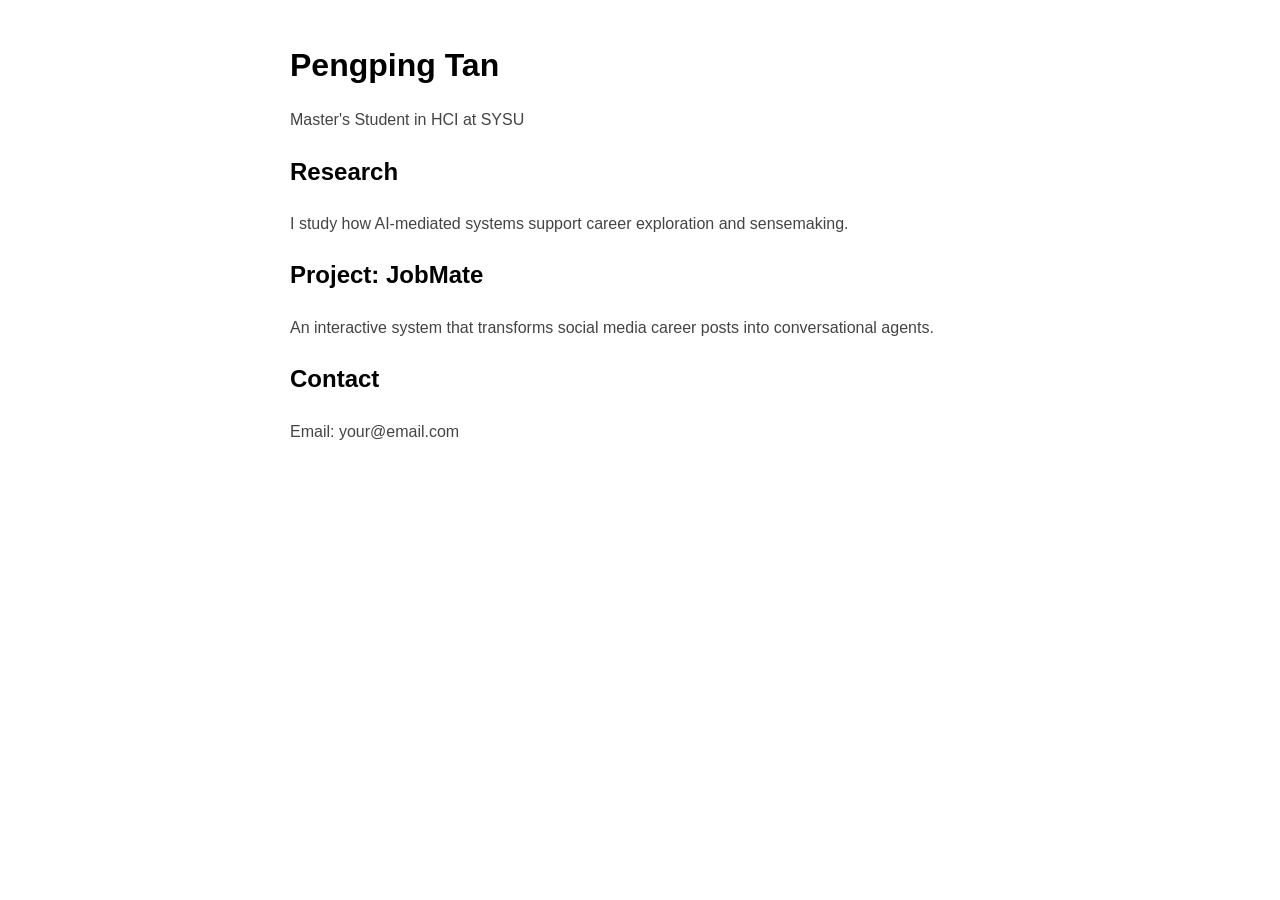
==== index.html @ 9904b7b4 "Add initial HTML structure for personal webpage" ====
<!DOCTYPE html>
<html>
<head>
    <title>Pengping Tan</title>
    <style>
        body {
            font-family: Arial, sans-serif;
            max-width: 700px;
            margin: 40px auto;
            line-height: 1.6;
            padding: 0 20px;
        }
        h1 {
            margin-bottom: 5px;
        }
        p {
            color: #444;
        }
    </style>
</head>

<body>

    <h1>Pengping Tan</h1>
    <p>Master's Student in HCI at SYSU</p>

    <h2>Research</h2>
    <p>
        I study how AI-mediated systems support career exploration and sensemaking.
    </p>

    <h2>Project: JobMate</h2>
    <p>
        An interactive system that transforms social media career posts into conversational agents.
    </p>

    <h2>Contact</h2>
    <p>Email: your@email.com</p>

</body>
</html>
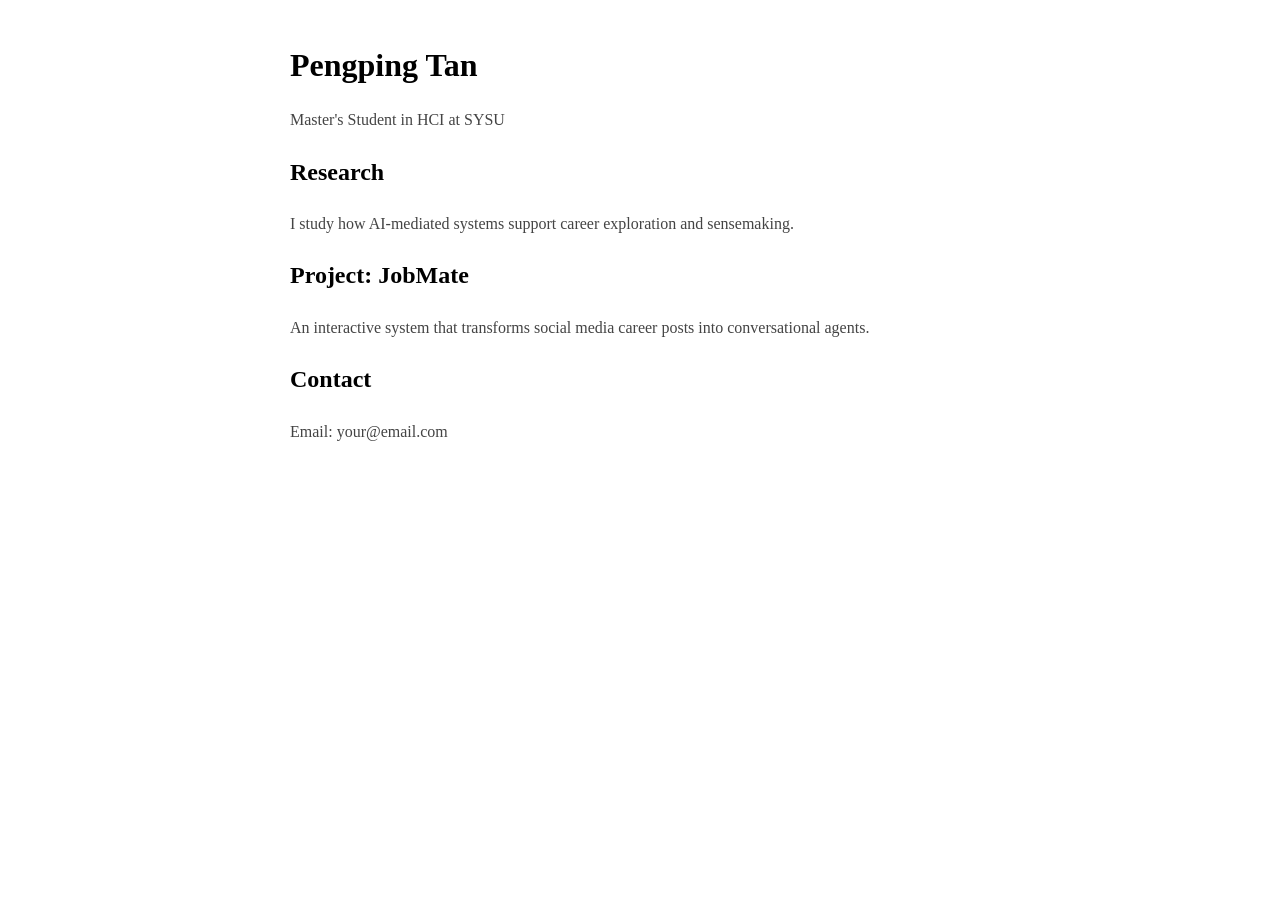
==== commit 25663b27: "Add Chinese language link to index.html" ====
--- a/index.html
+++ b/index.html
@@ -4,6 +4,9 @@
     <title>Pengping Tan</title>
     <style>
         body {
+            <div style="float:right;">
+    <a href="zh.html">中文</a>
+</div>
             font-family: Arial, sans-serif;
             max-width: 700px;
             margin: 40px auto;
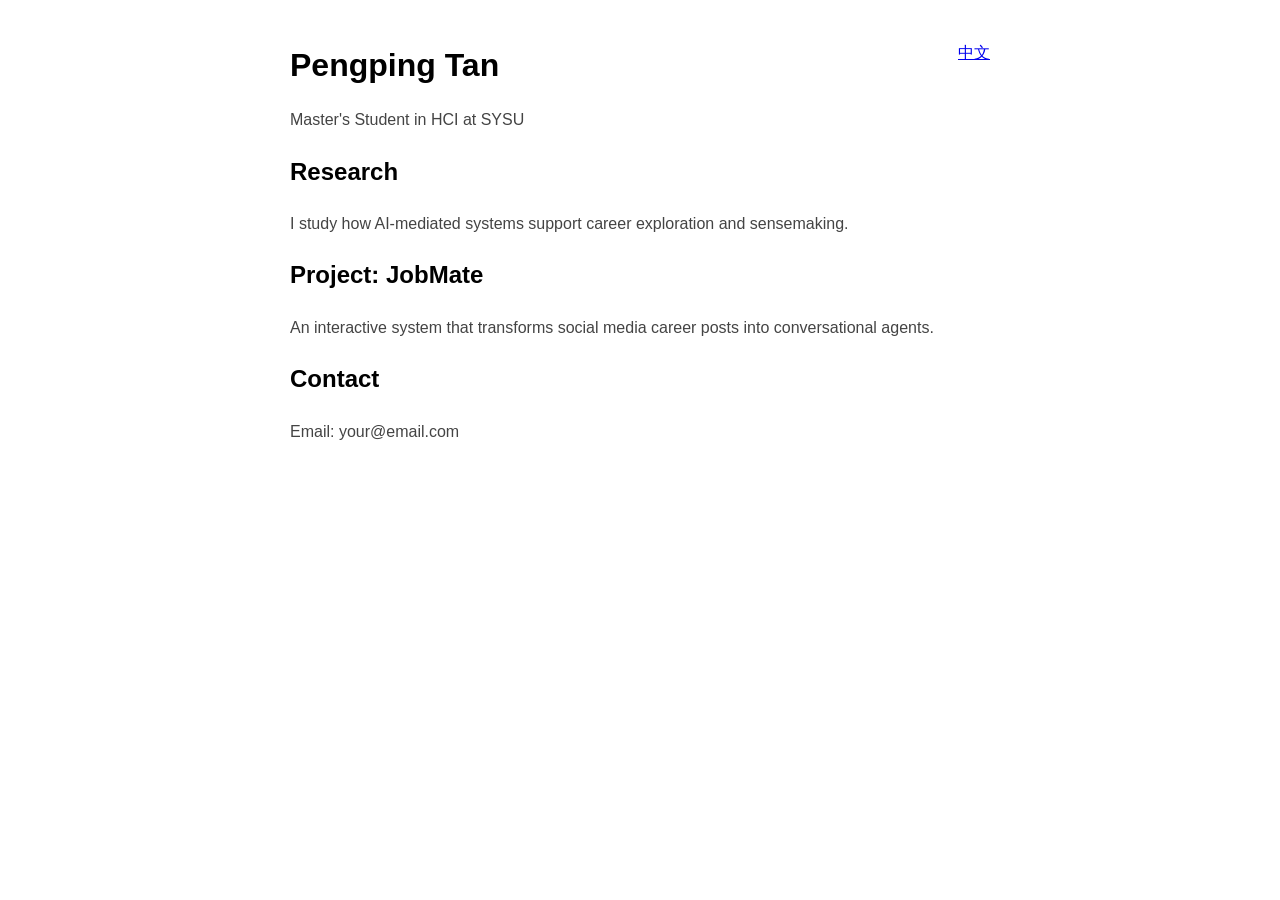
==== commit 626f1153: "Update index.html" ====
--- a/index.html
+++ b/index.html
@@ -4,9 +4,7 @@
     <title>Pengping Tan</title>
     <style>
         body {
-            <div style="float:right;">
-    <a href="zh.html">中文</a>
-</div>
+            
             font-family: Arial, sans-serif;
             max-width: 700px;
             margin: 40px auto;
@@ -21,7 +19,9 @@
         }
     </style>
 </head>
-
+<div style="float:right;">
+    <a href="zh.html">中文</a>
+</div>
 <body>
 
     <h1>Pengping Tan</h1>
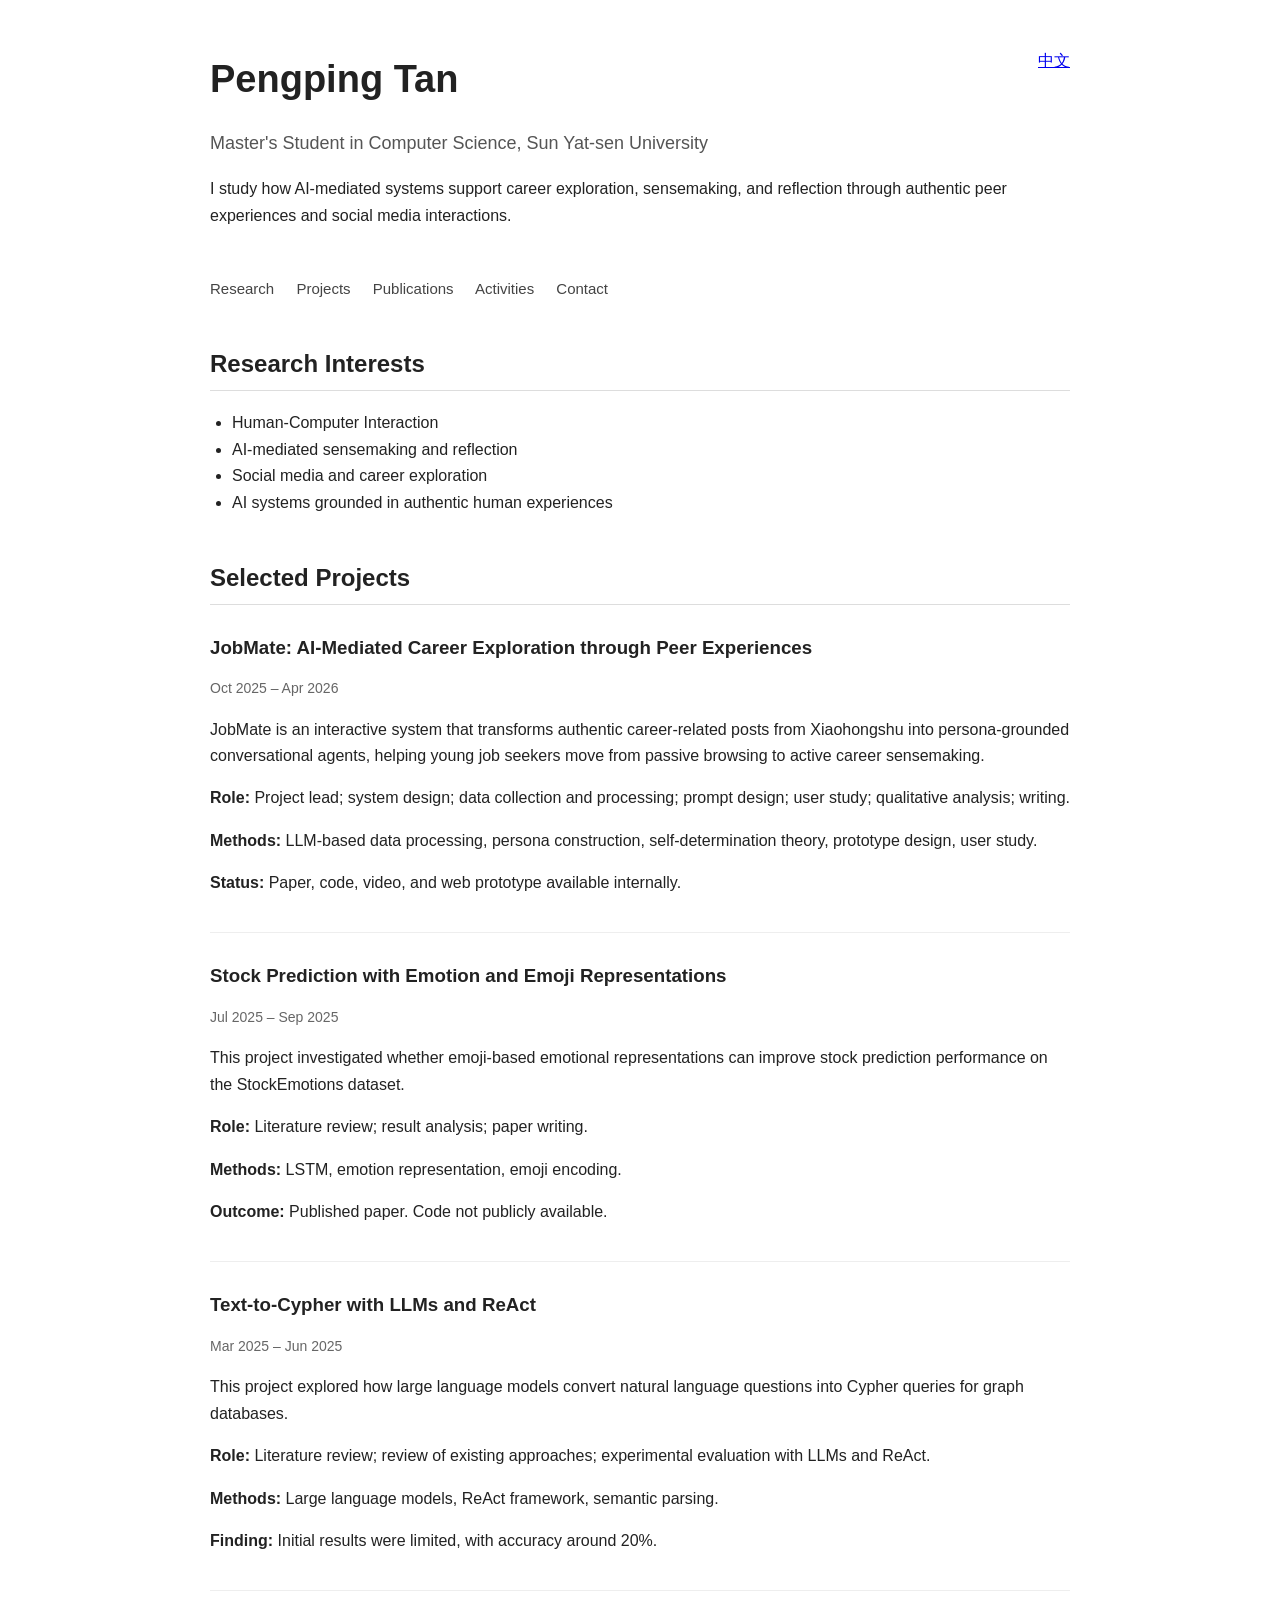
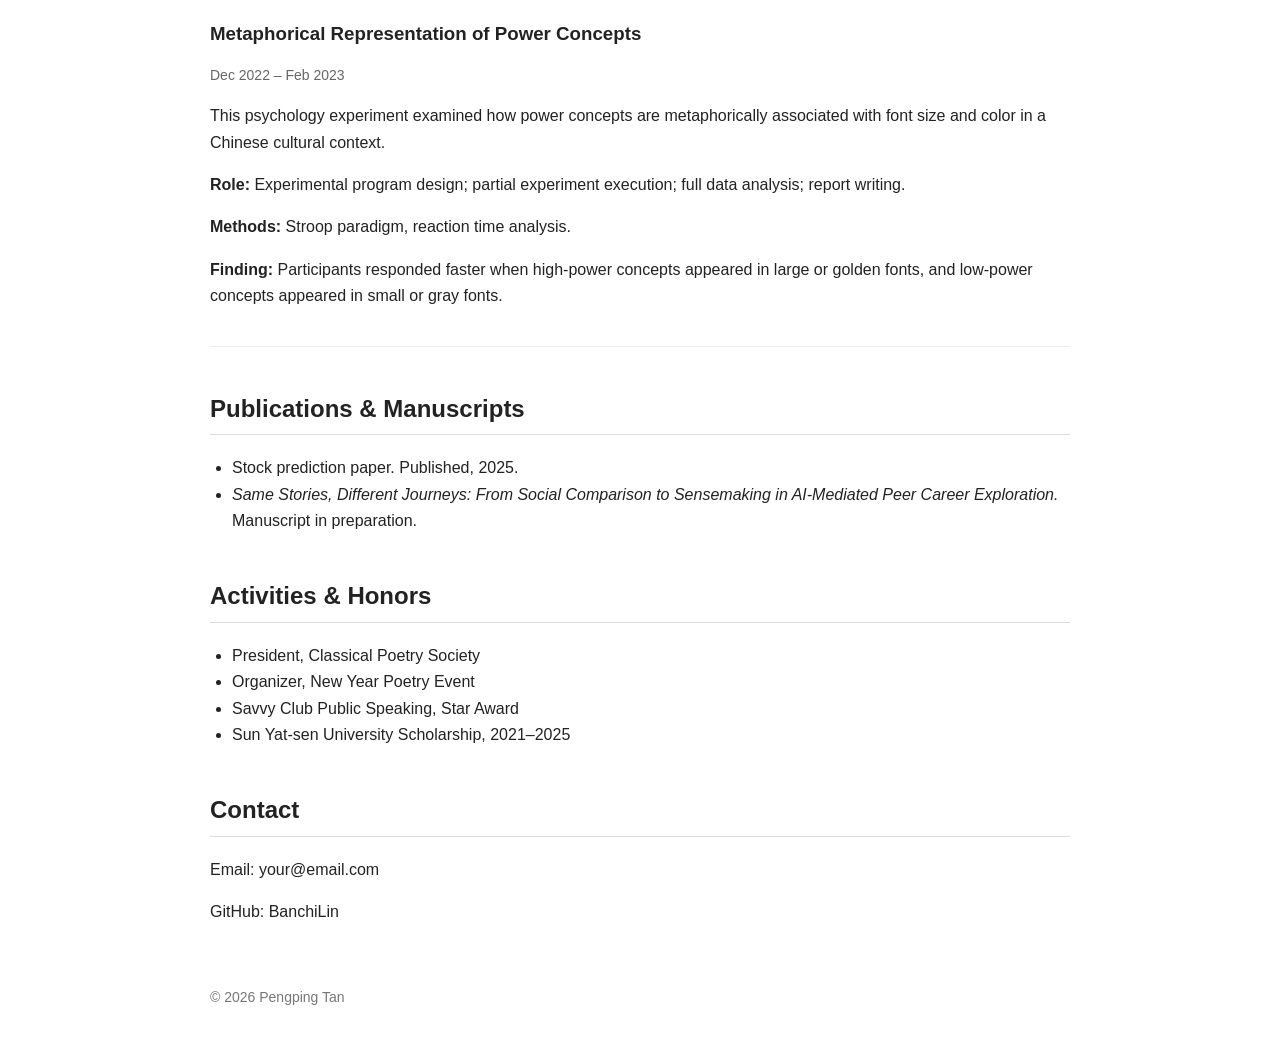
==== commit 4aa24d6d: "Update index.html" ====
--- a/index.html
+++ b/index.html
@@ -1,44 +1,160 @@
 <!DOCTYPE html>
-<html>
+<html lang="en">
 <head>
+    <meta charset="UTF-8">
     <title>Pengping Tan</title>
-    <style>
-        body {
-            
-            font-family: Arial, sans-serif;
-            max-width: 700px;
-            margin: 40px auto;
-            line-height: 1.6;
-            padding: 0 20px;
-        }
-        h1 {
-            margin-bottom: 5px;
-        }
-        p {
-            color: #444;
-        }
-    </style>
+    <link rel="stylesheet" href="style.css">
 </head>
-<div style="float:right;">
+
+<body>
+
+<div class="lang-switch">
     <a href="zh.html">中文</a>
 </div>
-<body>
 
+<header>
     <h1>Pengping Tan</h1>
-    <p>Master's Student in HCI at SYSU</p>
+    <p class="subtitle">
+        Master's Student in Computer Science, Sun Yat-sen University
+    </p>
+    <p>
+        I study how AI-mediated systems support career exploration, sensemaking,
+        and reflection through authentic peer experiences and social media interactions.
+    </p>
+</header>
 
-    <h2>Research</h2>
-    <p>
-        I study how AI-mediated systems support career exploration and sensemaking.
-    </p>
+<nav>
+    <a href="#research">Research</a>
+    <a href="#projects">Projects</a>
+    <a href="#publications">Publications</a>
+    <a href="#activities">Activities</a>
+    <a href="#contact">Contact</a>
+</nav>
 
-    <h2>Project: JobMate</h2>
-    <p>
-        An interactive system that transforms social media career posts into conversational agents.
-    </p>
+<section id="research">
+    <h2>Research Interests</h2>
+    <ul>
+        <li>Human-Computer Interaction</li>
+        <li>AI-mediated sensemaking and reflection</li>
+        <li>Social media and career exploration</li>
+        <li>AI systems grounded in authentic human experiences</li>
+    </ul>
+</section>
 
+<section id="projects">
+    <h2>Selected Projects</h2>
+
+    <div class="project">
+        <h3>JobMate: AI-Mediated Career Exploration through Peer Experiences</h3>
+        <p class="meta">Oct 2025 – Apr 2026</p>
+        <p>
+            JobMate is an interactive system that transforms authentic career-related
+            posts from Xiaohongshu into persona-grounded conversational agents,
+            helping young job seekers move from passive browsing to active career sensemaking.
+        </p>
+        <p>
+            <strong>Role:</strong> Project lead; system design; data collection and processing;
+            prompt design; user study; qualitative analysis; writing.
+        </p>
+        <p>
+            <strong>Methods:</strong> LLM-based data processing, persona construction,
+            self-determination theory, prototype design, user study.
+        </p>
+        <p>
+            <strong>Status:</strong> Paper, code, video, and web prototype available internally.
+        </p>
+    </div>
+
+    <div class="project">
+        <h3>Stock Prediction with Emotion and Emoji Representations</h3>
+        <p class="meta">Jul 2025 – Sep 2025</p>
+        <p>
+            This project investigated whether emoji-based emotional representations
+            can improve stock prediction performance on the StockEmotions dataset.
+        </p>
+        <p>
+            <strong>Role:</strong> Literature review; result analysis; paper writing.
+        </p>
+        <p>
+            <strong>Methods:</strong> LSTM, emotion representation, emoji encoding.
+        </p>
+        <p>
+            <strong>Outcome:</strong> Published paper. Code not publicly available.
+        </p>
+    </div>
+
+    <div class="project">
+        <h3>Text-to-Cypher with LLMs and ReAct</h3>
+        <p class="meta">Mar 2025 – Jun 2025</p>
+        <p>
+            This project explored how large language models convert natural language
+            questions into Cypher queries for graph databases.
+        </p>
+        <p>
+            <strong>Role:</strong> Literature review; review of existing approaches;
+            experimental evaluation with LLMs and ReAct.
+        </p>
+        <p>
+            <strong>Methods:</strong> Large language models, ReAct framework, semantic parsing.
+        </p>
+        <p>
+            <strong>Finding:</strong> Initial results were limited, with accuracy around 20%.
+        </p>
+    </div>
+
+    <div class="project">
+        <h3>Metaphorical Representation of Power Concepts</h3>
+        <p class="meta">Dec 2022 – Feb 2023</p>
+        <p>
+            This psychology experiment examined how power concepts are metaphorically
+            associated with font size and color in a Chinese cultural context.
+        </p>
+        <p>
+            <strong>Role:</strong> Experimental program design; partial experiment execution;
+            full data analysis; report writing.
+        </p>
+        <p>
+            <strong>Methods:</strong> Stroop paradigm, reaction time analysis.
+        </p>
+        <p>
+            <strong>Finding:</strong> Participants responded faster when high-power concepts
+            appeared in large or golden fonts, and low-power concepts appeared in small or gray fonts.
+        </p>
+    </div>
+</section>
+
+<section id="publications">
+    <h2>Publications & Manuscripts</h2>
+    <ul>
+        <li>
+            Stock prediction paper. Published, 2025.
+        </li>
+        <li>
+            <em>Same Stories, Different Journeys: From Social Comparison to Sensemaking
+            in AI-Mediated Peer Career Exploration.</em> Manuscript in preparation.
+        </li>
+    </ul>
+</section>
+
+<section id="activities">
+    <h2>Activities & Honors</h2>
+    <ul>
+        <li>President, Classical Poetry Society</li>
+        <li>Organizer, New Year Poetry Event</li>
+        <li>Savvy Club Public Speaking, Star Award</li>
+        <li>Sun Yat-sen University Scholarship, 2021–2025</li>
+    </ul>
+</section>
+
+<section id="contact">
     <h2>Contact</h2>
     <p>Email: your@email.com</p>
+    <p>GitHub: BanchiLin</p>
+</section>
+
+<footer>
+    <p>© 2026 Pengping Tan</p>
+</footer>
 
 </body>
 </html>
--- a/style.css
+++ b/style.css
@@ -0,0 +1,73 @@
+body {
+    font-family: -apple-system, BlinkMacSystemFont, "Segoe UI", Arial, sans-serif;
+    max-width: 860px;
+    margin: 48px auto;
+    padding: 0 24px;
+    line-height: 1.65;
+    color: #222;
+    background: #fff;
+}
+
+header {
+    margin-bottom: 48px;
+}
+
+nav {
+    margin-bottom: 40px;
+    font-size: 15px;
+}
+
+nav a {
+    margin-right: 18px;
+    color: #444;
+    text-decoration: none;
+}
+
+nav a:hover {
+    text-decoration: underline;
+}
+
+.lang-switch {
+    float: right;
+}
+
+h1 {
+    font-size: 38px;
+    margin-bottom: 8px;
+}
+
+h2 {
+    margin-top: 42px;
+    border-bottom: 1px solid #ddd;
+    padding-bottom: 6px;
+}
+
+h3 {
+    margin-bottom: 4px;
+}
+
+.subtitle {
+    color: #555;
+    font-size: 18px;
+}
+
+.project {
+    margin-top: 28px;
+    padding-bottom: 20px;
+    border-bottom: 1px solid #eee;
+}
+
+.meta {
+    color: #666;
+    font-size: 14px;
+}
+
+ul {
+    padding-left: 22px;
+}
+
+footer {
+    margin-top: 60px;
+    color: #777;
+    font-size: 14px;
+}
